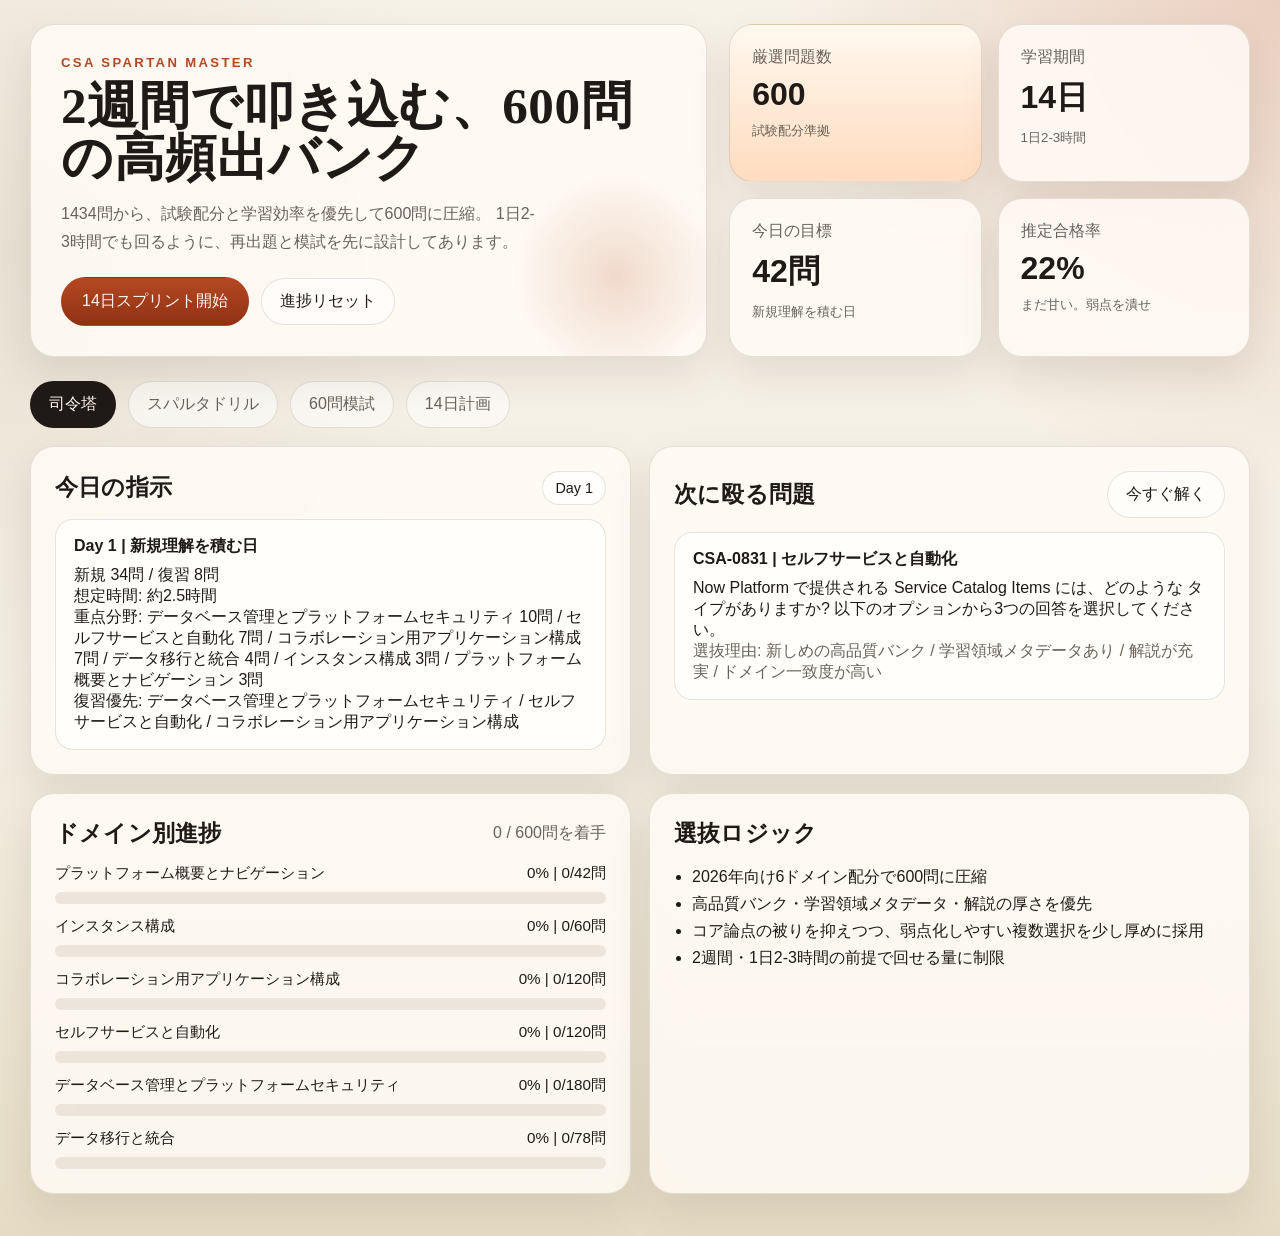
==== docs/index.html @ d25c9d17 "Add CSA Spartan web app" ====
<!doctype html>
<html lang="ja">
  <head>
    <meta charset="utf-8">
    <meta name="viewport" content="width=device-width, initial-scale=1">
    <title>CSA Spartan Master</title>
    <meta
      name="description"
      content="ServiceNow CSA向けに1434問から600問へ圧縮した、2週間スパルタ学習アプリ。"
    >
    <link rel="stylesheet" href="./styles.css">
  </head>
  <body>
    <div class="app-shell">
      <header class="hero">
        <div class="hero-copy">
          <p class="eyebrow">CSA Spartan Master</p>
          <h1>2週間で叩き込む、600問の高頻出バンク</h1>
          <p class="hero-text">
            1434問から、試験配分と学習効率を優先して600問に圧縮。
            1日2-3時間でも回るように、再出題と模試を先に設計してあります。
          </p>
          <div class="hero-actions">
            <button id="start-sprint" class="primary-button">14日スプリント開始</button>
            <button id="reset-progress" class="ghost-button">進捗リセット</button>
          </div>
        </div>
        <div class="hero-grid">
          <article class="stat-card accent">
            <span class="stat-label">厳選問題数</span>
            <strong id="stat-curated">600</strong>
            <small>試験配分準拠</small>
          </article>
          <article class="stat-card">
            <span class="stat-label">学習期間</span>
            <strong id="stat-days">14日</strong>
            <small>1日2-3時間</small>
          </article>
          <article class="stat-card">
            <span class="stat-label">今日の目標</span>
            <strong id="stat-today">-</strong>
            <small id="stat-today-sub">Day 1を始めろ</small>
          </article>
          <article class="stat-card">
            <span class="stat-label">推定合格率</span>
            <strong id="stat-pass">-</strong>
            <small id="stat-pass-sub">まだ戦績不足</small>
          </article>
        </div>
      </header>

      <nav class="tab-bar" aria-label="Main sections">
        <button class="tab-button active" data-view="dashboard">司令塔</button>
        <button class="tab-button" data-view="drill">スパルタドリル</button>
        <button class="tab-button" data-view="mock">60問模試</button>
        <button class="tab-button" data-view="plan">14日計画</button>
      </nav>

      <main>
        <section id="view-dashboard" class="view active">
          <div class="grid-two">
            <article class="panel">
              <div class="panel-head">
                <h2>今日の指示</h2>
                <span id="today-badge" class="pill">未開始</span>
              </div>
              <div id="today-card" class="stack"></div>
            </article>
            <article class="panel">
              <div class="panel-head">
                <h2>次に殴る問題</h2>
                <button id="jump-next" class="mini-button">今すぐ解く</button>
              </div>
              <div id="next-preview" class="stack"></div>
            </article>
          </div>

          <div class="grid-two">
            <article class="panel">
              <div class="panel-head">
                <h2>ドメイン別進捗</h2>
                <span id="reviewed-count" class="muted"></span>
              </div>
              <div id="domain-progress" class="stack"></div>
            </article>
            <article class="panel">
              <div class="panel-head">
                <h2>選抜ロジック</h2>
              </div>
              <ul id="selection-policy" class="plain-list"></ul>
            </article>
          </div>
        </section>

        <section id="view-drill" class="view">
          <article class="panel">
            <div class="panel-head">
              <h2>スパルタドリル</h2>
              <span id="drill-status" class="pill">Mixed</span>
            </div>
            <div class="controls">
              <label class="field">
                <span>出題モード</span>
                <select id="drill-mode">
                  <option value="mixed">全範囲</option>
                  <option value="focus">分野集中</option>
                </select>
              </label>
              <label class="field">
                <span>集中分野</span>
                <select id="domain-filter"></select>
              </label>
              <button id="load-question" class="primary-button small">次の問題を出せ</button>
            </div>
          </article>

          <article class="panel question-panel">
            <div id="question-meta" class="question-meta"></div>
            <div id="question-card" class="question-card empty">
              <p>出題ボタンを押せ。逃げるな。</p>
            </div>
            <div class="question-actions">
              <button id="hint-button" class="ghost-button small" disabled>ヒントを出せ</button>
              <button id="submit-answer" class="primary-button small" disabled>採点する</button>
              <button id="next-question" class="ghost-button small" disabled>次へ</button>
            </div>
            <div id="hint-box" class="hint-box hidden"></div>
            <div id="result-box" class="result-box hidden"></div>
          </article>
        </section>

        <section id="view-mock" class="view">
          <article class="panel">
            <div class="panel-head">
              <h2>60問模試</h2>
              <span id="mock-timer" class="pill warning">90:00</span>
            </div>
            <p class="muted">
              本番想定。60問、90分。ヒントなし。終わったら弱点だけを再度殴る。
            </p>
            <div class="controls">
              <button id="start-mock" class="primary-button">模試を開始</button>
              <button id="finish-mock" class="ghost-button">模試を終了</button>
            </div>
          </article>

          <article class="panel question-panel">
            <div id="mock-progress" class="question-meta"></div>
            <div id="mock-question" class="question-card empty">
              <p>まだ始まっていない。始めろ。</p>
            </div>
            <div class="question-actions">
              <button id="mock-prev" class="ghost-button small" disabled>前へ</button>
              <button id="mock-save" class="primary-button small" disabled>回答を保存</button>
              <button id="mock-next" class="ghost-button small" disabled>次へ</button>
            </div>
          </article>

          <article class="panel">
            <div class="panel-head">
              <h2>模試結果</h2>
            </div>
            <div id="mock-results" class="stack muted">
              <p>模試を完了すると、ここに結果が出る。</p>
            </div>
          </article>
        </section>

        <section id="view-plan" class="view">
          <article class="panel">
            <div class="panel-head">
              <h2>14日スパルタ計画</h2>
              <span id="plan-summary" class="muted"></span>
            </div>
            <div id="plan-grid" class="plan-grid"></div>
          </article>
        </section>
      </main>
    </div>

    <script type="module" src="./app.js"></script>
  </body>
</html>
---- docs/styles.css ----
:root {
  --bg: #f4efe4;
  --bg-deep: #e6dcc5;
  --panel: rgba(255, 251, 244, 0.86);
  --panel-strong: #fffaf1;
  --ink: #1f1a17;
  --muted: #6a6259;
  --line: rgba(45, 33, 22, 0.12);
  --accent: #b54823;
  --accent-strong: #8f3113;
  --accent-soft: #f2c19c;
  --good: #1c7b4d;
  --bad: #a62f20;
  --warning: #7c5411;
  --shadow: 0 18px 40px rgba(59, 32, 15, 0.10);
  --radius: 24px;
}

* {
  box-sizing: border-box;
}

html,
body {
  margin: 0;
  min-height: 100%;
  color: var(--ink);
  background:
    radial-gradient(circle at top right, rgba(181, 72, 35, 0.20), transparent 28%),
    radial-gradient(circle at left 20%, rgba(112, 91, 48, 0.10), transparent 30%),
    linear-gradient(180deg, #f7f2e8 0%, var(--bg) 55%, var(--bg-deep) 100%);
  font-family: "Avenir Next", "Hiragino Sans", "Yu Gothic", sans-serif;
}

body {
  padding: 24px;
}

button,
select {
  font: inherit;
}

.app-shell {
  max-width: 1220px;
  margin: 0 auto;
}

.hero {
  display: grid;
  grid-template-columns: 1.3fr 1fr;
  gap: 22px;
  margin-bottom: 24px;
}

.hero-copy,
.stat-card,
.panel {
  border: 1px solid var(--line);
  background: var(--panel);
  backdrop-filter: blur(18px);
  border-radius: var(--radius);
  box-shadow: var(--shadow);
}

.hero-copy {
  padding: 30px;
  position: relative;
  overflow: hidden;
}

.hero-copy::after {
  content: "";
  position: absolute;
  inset: auto -20px -30px auto;
  width: 220px;
  height: 220px;
  border-radius: 50%;
  background: radial-gradient(circle, rgba(181, 72, 35, 0.18), transparent 65%);
}

.eyebrow {
  margin: 0 0 10px;
  color: var(--accent);
  font-size: 0.82rem;
  font-weight: 700;
  text-transform: uppercase;
  letter-spacing: 0.18em;
}

h1,
h2,
h3 {
  font-family: "Iowan Old Style", "Hiragino Mincho ProN", serif;
  letter-spacing: 0.01em;
}

h1 {
  margin: 0;
  font-size: clamp(2rem, 4vw, 3.5rem);
  line-height: 1.02;
}

.hero-text {
  margin: 16px 0 0;
  max-width: 54ch;
  color: var(--muted);
  line-height: 1.7;
}

.hero-actions,
.controls,
.question-actions,
.panel-head,
.tab-bar {
  display: flex;
  gap: 12px;
  flex-wrap: wrap;
  align-items: center;
}

.hero-actions {
  margin-top: 22px;
}

.hero-grid {
  display: grid;
  grid-template-columns: repeat(2, minmax(0, 1fr));
  gap: 16px;
}

.stat-card {
  padding: 22px;
}

.stat-card.accent {
  background: linear-gradient(180deg, #fff8ef 0%, #ffdcbf 100%);
}

.stat-label,
.field span,
.muted,
small {
  color: var(--muted);
}

.stat-card strong {
  display: block;
  margin: 8px 0;
  font-size: 2rem;
}

.tab-bar {
  margin-bottom: 18px;
}

.tab-button,
.primary-button,
.ghost-button,
.mini-button {
  border-radius: 999px;
  border: 1px solid transparent;
  cursor: pointer;
  transition: transform 160ms ease, background 160ms ease, border-color 160ms ease;
}

.tab-button:hover,
.primary-button:hover,
.ghost-button:hover,
.mini-button:hover {
  transform: translateY(-1px);
}

.tab-button {
  padding: 12px 18px;
  background: rgba(255, 255, 255, 0.55);
  border-color: var(--line);
  color: var(--muted);
}

.tab-button.active {
  background: var(--ink);
  color: #fff7ee;
}

.primary-button {
  padding: 13px 20px;
  background: linear-gradient(180deg, var(--accent) 0%, var(--accent-strong) 100%);
  color: #fff7f2;
}

.ghost-button,
.mini-button {
  padding: 12px 18px;
  background: rgba(255, 255, 255, 0.6);
  border-color: var(--line);
  color: var(--ink);
}

.small {
  padding: 10px 16px;
}

.field {
  display: grid;
  gap: 6px;
}

select {
  min-width: 220px;
  padding: 11px 14px;
  border-radius: 14px;
  border: 1px solid var(--line);
  background: rgba(255, 255, 255, 0.8);
}

.view {
  display: none;
}

.view.active {
  display: block;
  animation: rise 220ms ease;
}

@keyframes rise {
  from {
    opacity: 0;
    transform: translateY(6px);
  }
  to {
    opacity: 1;
    transform: translateY(0);
  }
}

.grid-two {
  display: grid;
  grid-template-columns: repeat(2, minmax(0, 1fr));
  gap: 18px;
  margin-bottom: 18px;
}

.panel {
  padding: 24px;
}

.panel-head {
  justify-content: space-between;
  margin-bottom: 14px;
}

.panel h2 {
  margin: 0;
  font-size: 1.45rem;
}

.stack > * + * {
  margin-top: 12px;
}

.pill {
  display: inline-flex;
  align-items: center;
  gap: 6px;
  padding: 8px 12px;
  border-radius: 999px;
  background: rgba(255, 255, 255, 0.78);
  border: 1px solid var(--line);
  font-size: 0.9rem;
}

.pill.warning {
  background: rgba(255, 228, 186, 0.72);
  color: var(--warning);
}

.plain-list {
  margin: 0;
  padding-left: 18px;
  line-height: 1.7;
}

.progress-row {
  display: grid;
  gap: 8px;
}

.progress-label {
  display: flex;
  justify-content: space-between;
  gap: 12px;
  font-size: 0.95rem;
}

.bar {
  height: 12px;
  border-radius: 999px;
  background: rgba(87, 68, 47, 0.10);
  overflow: hidden;
}

.bar-fill {
  height: 100%;
  border-radius: inherit;
  background: linear-gradient(90deg, #dd8a52 0%, var(--accent) 100%);
}

.question-panel {
  margin-top: 18px;
}

.question-meta {
  display: flex;
  flex-wrap: wrap;
  gap: 8px;
  margin-bottom: 16px;
}

.question-card {
  min-height: 220px;
  border: 1px solid var(--line);
  border-radius: 22px;
  background: var(--panel-strong);
  padding: 22px;
}

.question-card.empty {
  display: grid;
  place-items: center;
  color: var(--muted);
}

.question-text {
  margin: 0 0 18px;
  font-size: 1.14rem;
  line-height: 1.8;
}

.choice-list {
  display: grid;
  gap: 10px;
}

.choice-button {
  width: 100%;
  text-align: left;
  padding: 14px 16px;
  border-radius: 16px;
  border: 1px solid rgba(71, 54, 37, 0.12);
  background: rgba(255, 255, 255, 0.78);
  cursor: pointer;
}

.choice-button.selected {
  border-color: rgba(181, 72, 35, 0.45);
  background: rgba(242, 193, 156, 0.38);
}

.choice-button.correct {
  border-color: rgba(28, 123, 77, 0.35);
  background: rgba(141, 225, 174, 0.18);
}

.choice-button.incorrect {
  border-color: rgba(166, 47, 32, 0.35);
  background: rgba(255, 201, 193, 0.28);
}

.choice-button.eliminated {
  opacity: 0.52;
}

.hint-box,
.result-box,
.today-box,
.preview-card,
.plan-card,
.mock-card {
  border-radius: 18px;
  border: 1px solid var(--line);
  background: rgba(255, 255, 255, 0.72);
  padding: 16px 18px;
}

.result-box.good {
  border-color: rgba(28, 123, 77, 0.24);
}

.result-box.bad {
  border-color: rgba(166, 47, 32, 0.24);
}

.hidden {
  display: none;
}

.today-box strong,
.preview-card strong,
.plan-card strong,
.mock-card strong {
  display: block;
  margin-bottom: 8px;
}

.plan-grid {
  display: grid;
  grid-template-columns: repeat(auto-fit, minmax(220px, 1fr));
  gap: 14px;
}

.plan-card.active {
  outline: 2px solid rgba(181, 72, 35, 0.42);
  transform: translateY(-2px);
}

.mock-score {
  font-size: 2rem;
  font-weight: 700;
  color: var(--accent-strong);
}

a {
  color: var(--accent-strong);
}

@media (max-width: 960px) {
  .hero,
  .grid-two {
    grid-template-columns: 1fr;
  }
}

@media (max-width: 720px) {
  body {
    padding: 14px;
  }

  .hero-copy,
  .panel,
  .stat-card {
    padding: 20px;
  }

  .hero-grid {
    grid-template-columns: 1fr 1fr;
  }

  select {
    min-width: 100%;
  }
}

@media (max-width: 560px) {
  .hero-grid {
    grid-template-columns: 1fr;
  }
}
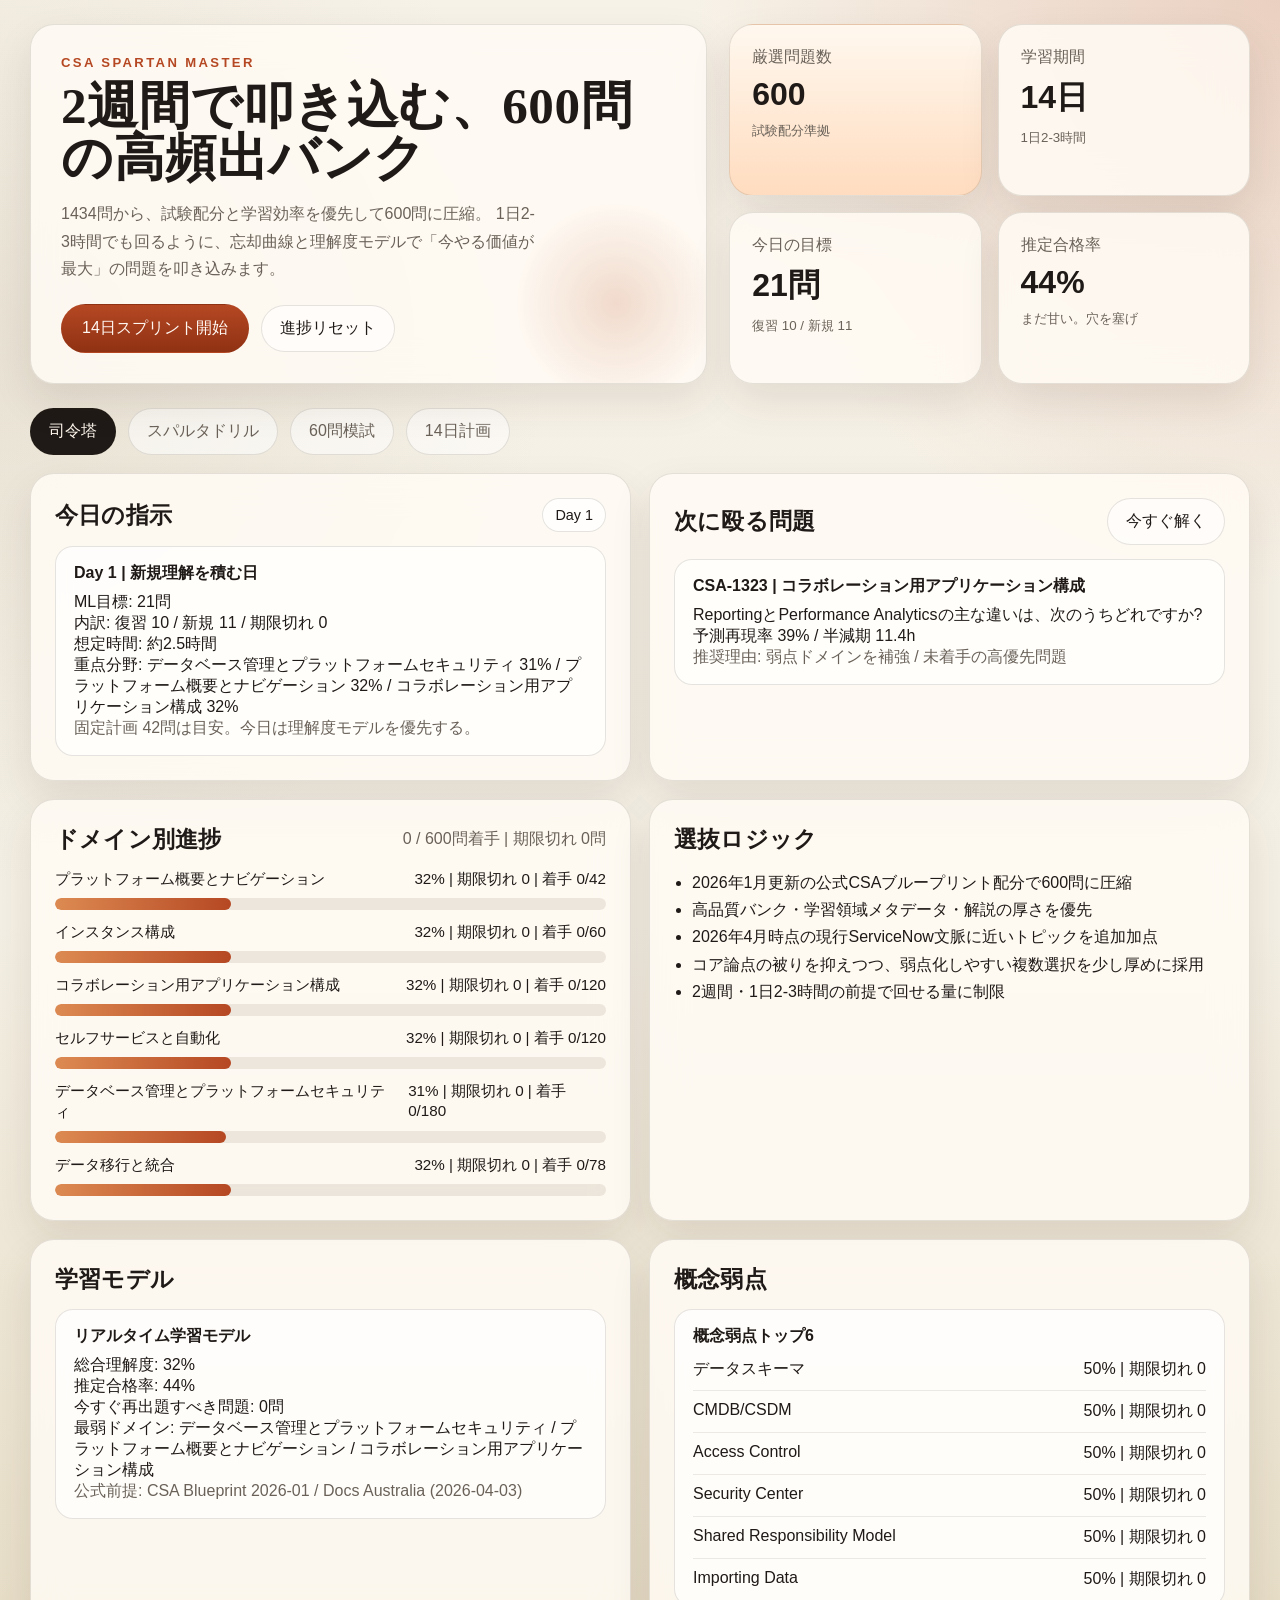
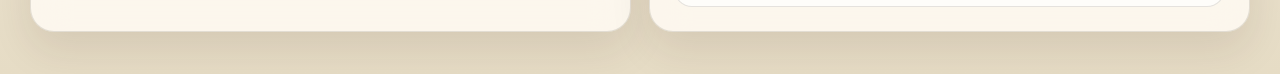
==== commit 62279016: "Add adaptive CSA learning model" ====
--- a/docs/index.html
+++ b/docs/index.html
@@ -18,7 +18,7 @@
           <h1>2週間で叩き込む、600問の高頻出バンク</h1>
           <p class="hero-text">
             1434問から、試験配分と学習効率を優先して600問に圧縮。
-            1日2-3時間でも回るように、再出題と模試を先に設計してあります。
+            1日2-3時間でも回るように、忘却曲線と理解度モデルで「今やる価値が最大」の問題を叩き込みます。
           </p>
           <div class="hero-actions">
             <button id="start-sprint" class="primary-button">14日スプリント開始</button>
@@ -90,6 +90,21 @@
               <ul id="selection-policy" class="plain-list"></ul>
             </article>
           </div>
+
+          <div class="grid-two">
+            <article class="panel">
+              <div class="panel-head">
+                <h2>学習モデル</h2>
+              </div>
+              <div id="model-summary" class="stack"></div>
+            </article>
+            <article class="panel">
+              <div class="panel-head">
+                <h2>概念弱点</h2>
+              </div>
+              <div id="weak-concepts" class="stack"></div>
+            </article>
+          </div>
         </section>
 
         <section id="view-drill" class="view">
@@ -116,6 +131,7 @@
 
           <article class="panel question-panel">
             <div id="question-meta" class="question-meta"></div>
+            <div id="question-rationale" class="hint-box hidden"></div>
             <div id="question-card" class="question-card empty">
               <p>出題ボタンを押せ。逃げるな。</p>
             </div>
--- a/docs/styles.css
+++ b/docs/styles.css
@@ -383,6 +383,25 @@
   padding: 16px 18px;
 }
 
+.concept-stack {
+  display: grid;
+  gap: 10px;
+  margin-top: 12px;
+}
+
+.concept-row {
+  display: flex;
+  justify-content: space-between;
+  gap: 12px;
+  padding-bottom: 10px;
+  border-bottom: 1px solid rgba(71, 54, 37, 0.10);
+}
+
+.concept-row:last-child {
+  border-bottom: 0;
+  padding-bottom: 0;
+}
+
 .result-box.good {
   border-color: rgba(28, 123, 77, 0.24);
 }
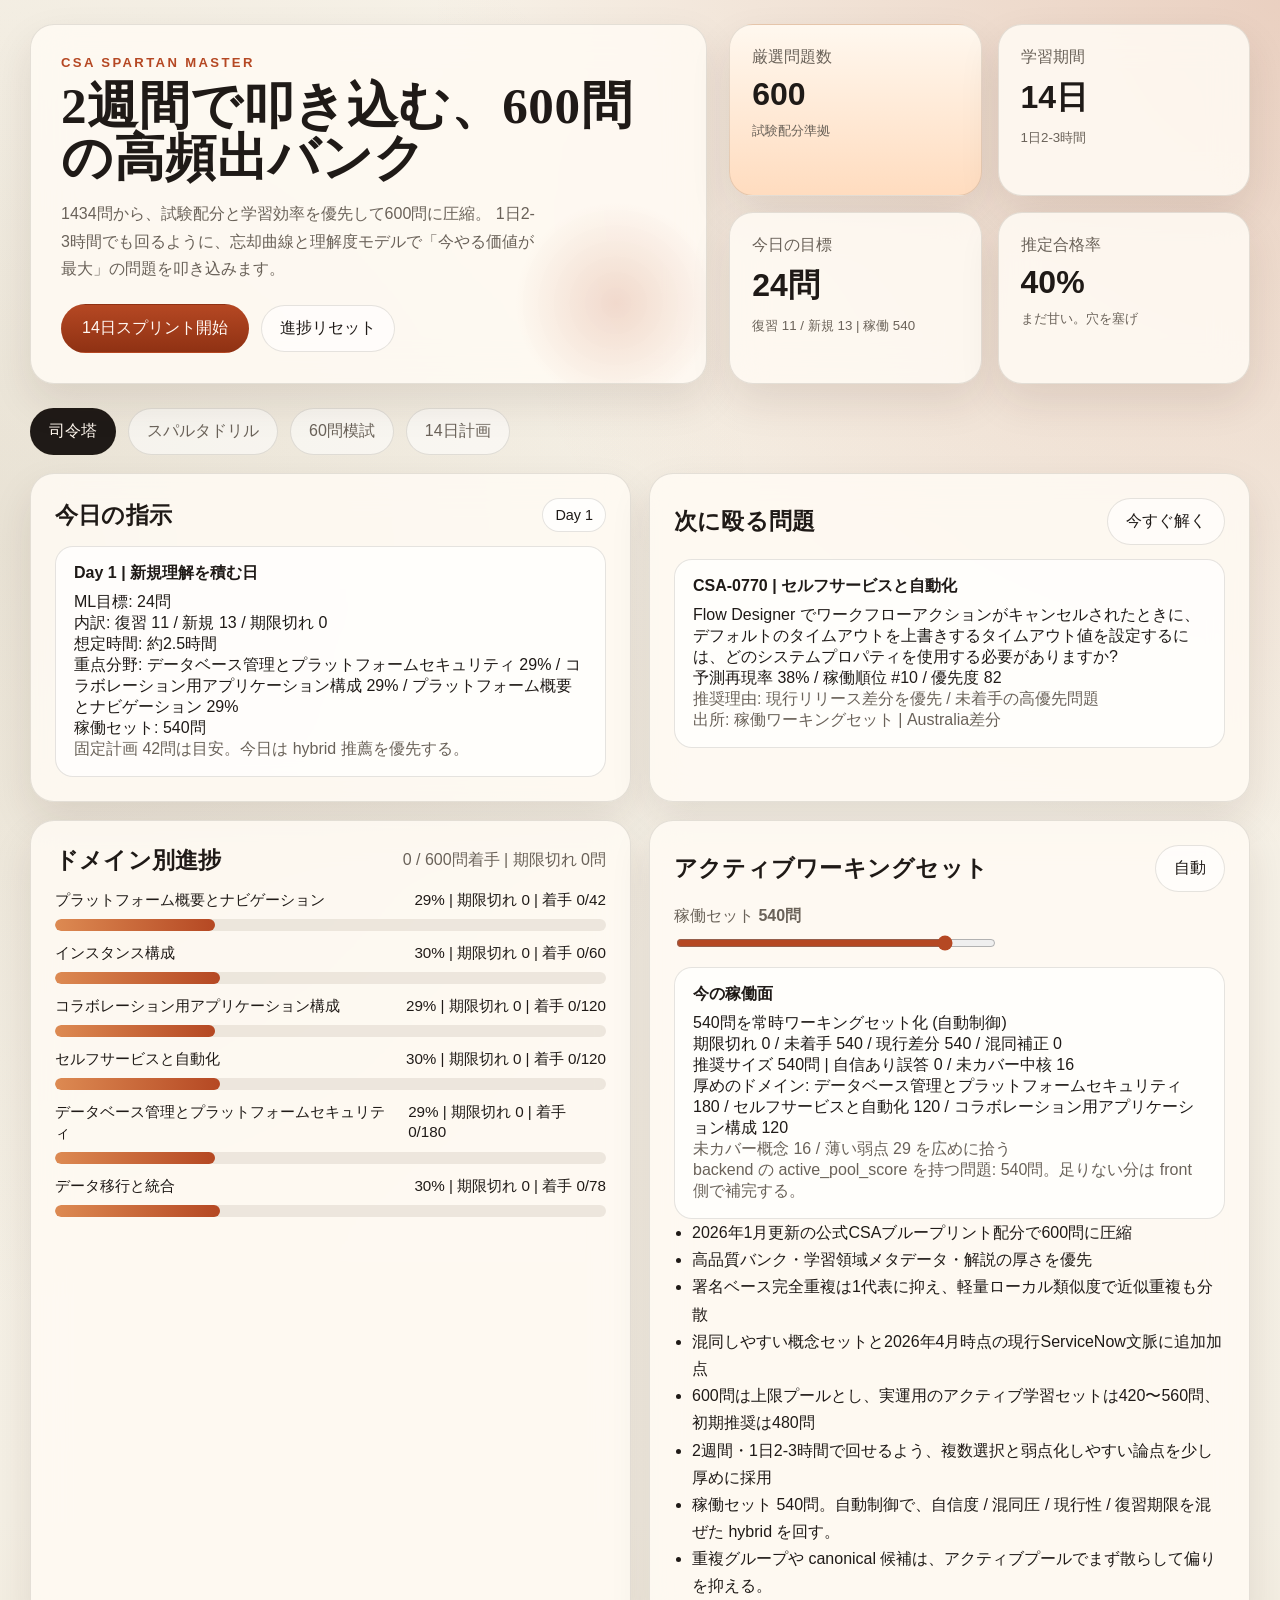
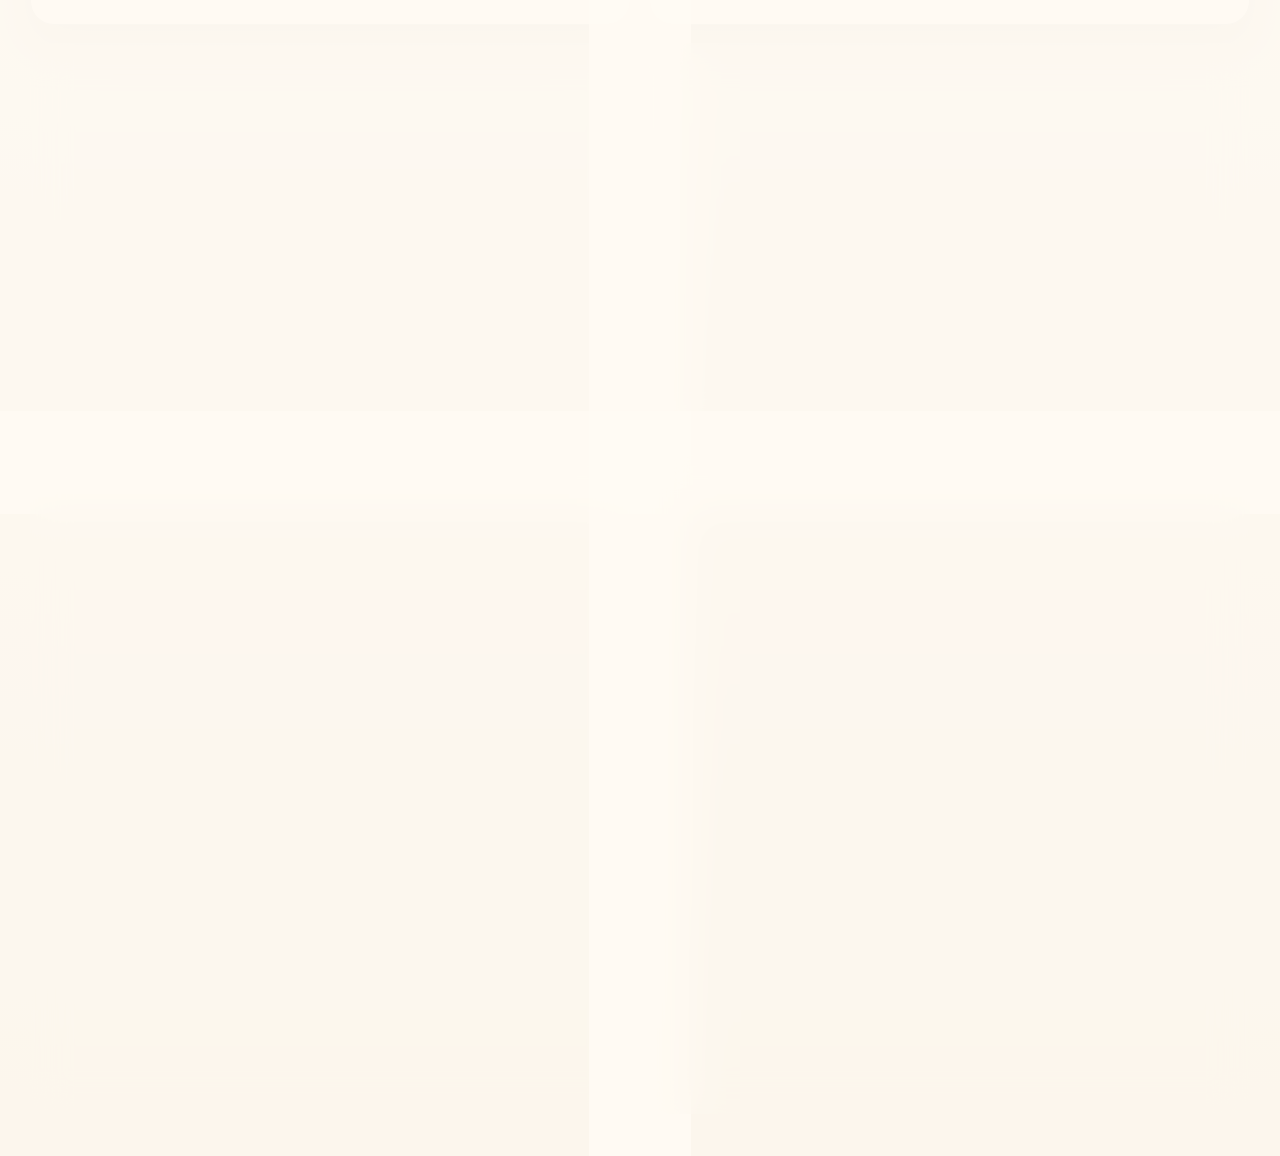
==== commit fb66ad50: "Add adaptive CSA study engine" ====
--- a/docs/index.html
+++ b/docs/index.html
@@ -8,7 +8,7 @@
       name="description"
       content="ServiceNow CSA向けに1434問から600問へ圧縮した、2週間スパルタ学習アプリ。"
     >
-    <link rel="stylesheet" href="./styles.css">
+    <link rel="stylesheet" href="./styles.css?v=20260428-ml3">
   </head>
   <body>
     <div class="app-shell">
@@ -85,8 +85,16 @@
             </article>
             <article class="panel">
               <div class="panel-head">
-                <h2>選抜ロジック</h2>
-              </div>
+                <h2>アクティブワーキングセット</h2>
+                <button id="reset-active-pool" class="mini-button">自動</button>
+              </div>
+              <div class="controls controls-compact">
+                <label class="field range-field" for="active-set-size">
+                  <span>稼働セット <strong id="active-set-value">480問</strong></span>
+                  <input id="active-set-size" type="range" min="420" max="560" step="20" value="480">
+                </label>
+              </div>
+              <div id="active-pool-summary" class="stack"></div>
               <ul id="selection-policy" class="plain-list"></ul>
             </article>
           </div>
@@ -103,6 +111,23 @@
                 <h2>概念弱点</h2>
               </div>
               <div id="weak-concepts" class="stack"></div>
+            </article>
+          </div>
+
+          <div class="grid-two">
+            <article class="panel">
+              <div class="panel-head">
+                <h2>混同対比キュー</h2>
+              </div>
+              <div id="contrastive-summary" class="stack"></div>
+            </article>
+            <article class="panel">
+              <div class="panel-head">
+                <h2>2026 Delta / Shadow KT</h2>
+                <button id="export-shadow-log" class="mini-button">JSONL出力</button>
+              </div>
+              <div id="delta-mode-summary" class="stack"></div>
+              <div id="shadow-telemetry" class="stack muted telemetry-stack"></div>
             </article>
           </div>
         </section>
@@ -119,6 +144,7 @@
                 <select id="drill-mode">
                   <option value="mixed">全範囲</option>
                   <option value="focus">分野集中</option>
+                  <option value="contrastive">混同対比</option>
                 </select>
               </label>
               <label class="field">
@@ -142,6 +168,8 @@
             </div>
             <div id="hint-box" class="hint-box hidden"></div>
             <div id="result-box" class="result-box hidden"></div>
+            <div id="confidence-box" class="confidence-box hidden"></div>
+            <div id="contrastive-box" class="hint-box hidden"></div>
           </article>
         </section>
 
@@ -162,9 +190,11 @@
 
           <article class="panel question-panel">
             <div id="mock-progress" class="question-meta"></div>
+            <div id="mock-strategy-strip" class="question-meta"></div>
             <div id="mock-question" class="question-card empty">
               <p>まだ始まっていない。始めろ。</p>
             </div>
+            <div id="mock-confidence-box" class="confidence-box hidden"></div>
             <div class="question-actions">
               <button id="mock-prev" class="ghost-button small" disabled>前へ</button>
               <button id="mock-save" class="primary-button small" disabled>回答を保存</button>
@@ -194,6 +224,6 @@
       </main>
     </div>
 
-    <script type="module" src="./app.js"></script>
+    <script type="module" src="./app.js?v=20260428-ml3"></script>
   </body>
 </html>
--- a/docs/styles.css
+++ b/docs/styles.css
@@ -37,7 +37,8 @@
 }
 
 button,
-select {
+select,
+input {
   font: inherit;
 }
 
@@ -206,6 +207,11 @@
   gap: 6px;
 }
 
+input[type="range"] {
+  width: min(320px, 100%);
+  accent-color: var(--accent);
+}
+
 select {
   min-width: 220px;
   padding: 11px 14px;
@@ -253,6 +259,14 @@
 .panel h2 {
   margin: 0;
   font-size: 1.45rem;
+}
+
+.controls-compact {
+  margin-bottom: 14px;
+}
+
+.range-field {
+  width: min(360px, 100%);
 }
 
 .stack > * + * {
@@ -376,11 +390,46 @@
 .today-box,
 .preview-card,
 .plan-card,
-.mock-card {
+.mock-card,
+.confidence-box {
   border-radius: 18px;
   border: 1px solid var(--line);
   background: rgba(255, 255, 255, 0.72);
   padding: 16px 18px;
+}
+
+.confidence-box.locked {
+  background: rgba(255, 248, 239, 0.82);
+}
+
+.button-strip {
+  display: flex;
+  flex-wrap: wrap;
+  gap: 10px;
+  margin: 12px 0 8px;
+}
+
+.tag-button {
+  padding: 10px 14px;
+  border-radius: 999px;
+  border: 1px solid var(--line);
+  background: rgba(255, 255, 255, 0.78);
+  cursor: pointer;
+  transition: transform 160ms ease, border-color 160ms ease, background 160ms ease;
+}
+
+.tag-button:hover {
+  transform: translateY(-1px);
+}
+
+.tag-button.active {
+  border-color: rgba(181, 72, 35, 0.42);
+  background: rgba(242, 193, 156, 0.34);
+}
+
+.tag-button:disabled {
+  cursor: default;
+  opacity: 0.72;
 }
 
 .concept-stack {
@@ -439,6 +488,28 @@
   color: var(--accent-strong);
 }
 
+.mini-stack {
+  display: grid;
+  gap: 10px;
+  margin-top: 12px;
+}
+
+.mini-row {
+  display: grid;
+  gap: 4px;
+  padding-bottom: 10px;
+  border-bottom: 1px solid rgba(71, 54, 37, 0.10);
+}
+
+.mini-row:last-child {
+  padding-bottom: 0;
+  border-bottom: 0;
+}
+
+.telemetry-stack {
+  margin-top: 12px;
+}
+
 a {
   color: var(--accent-strong);
 }
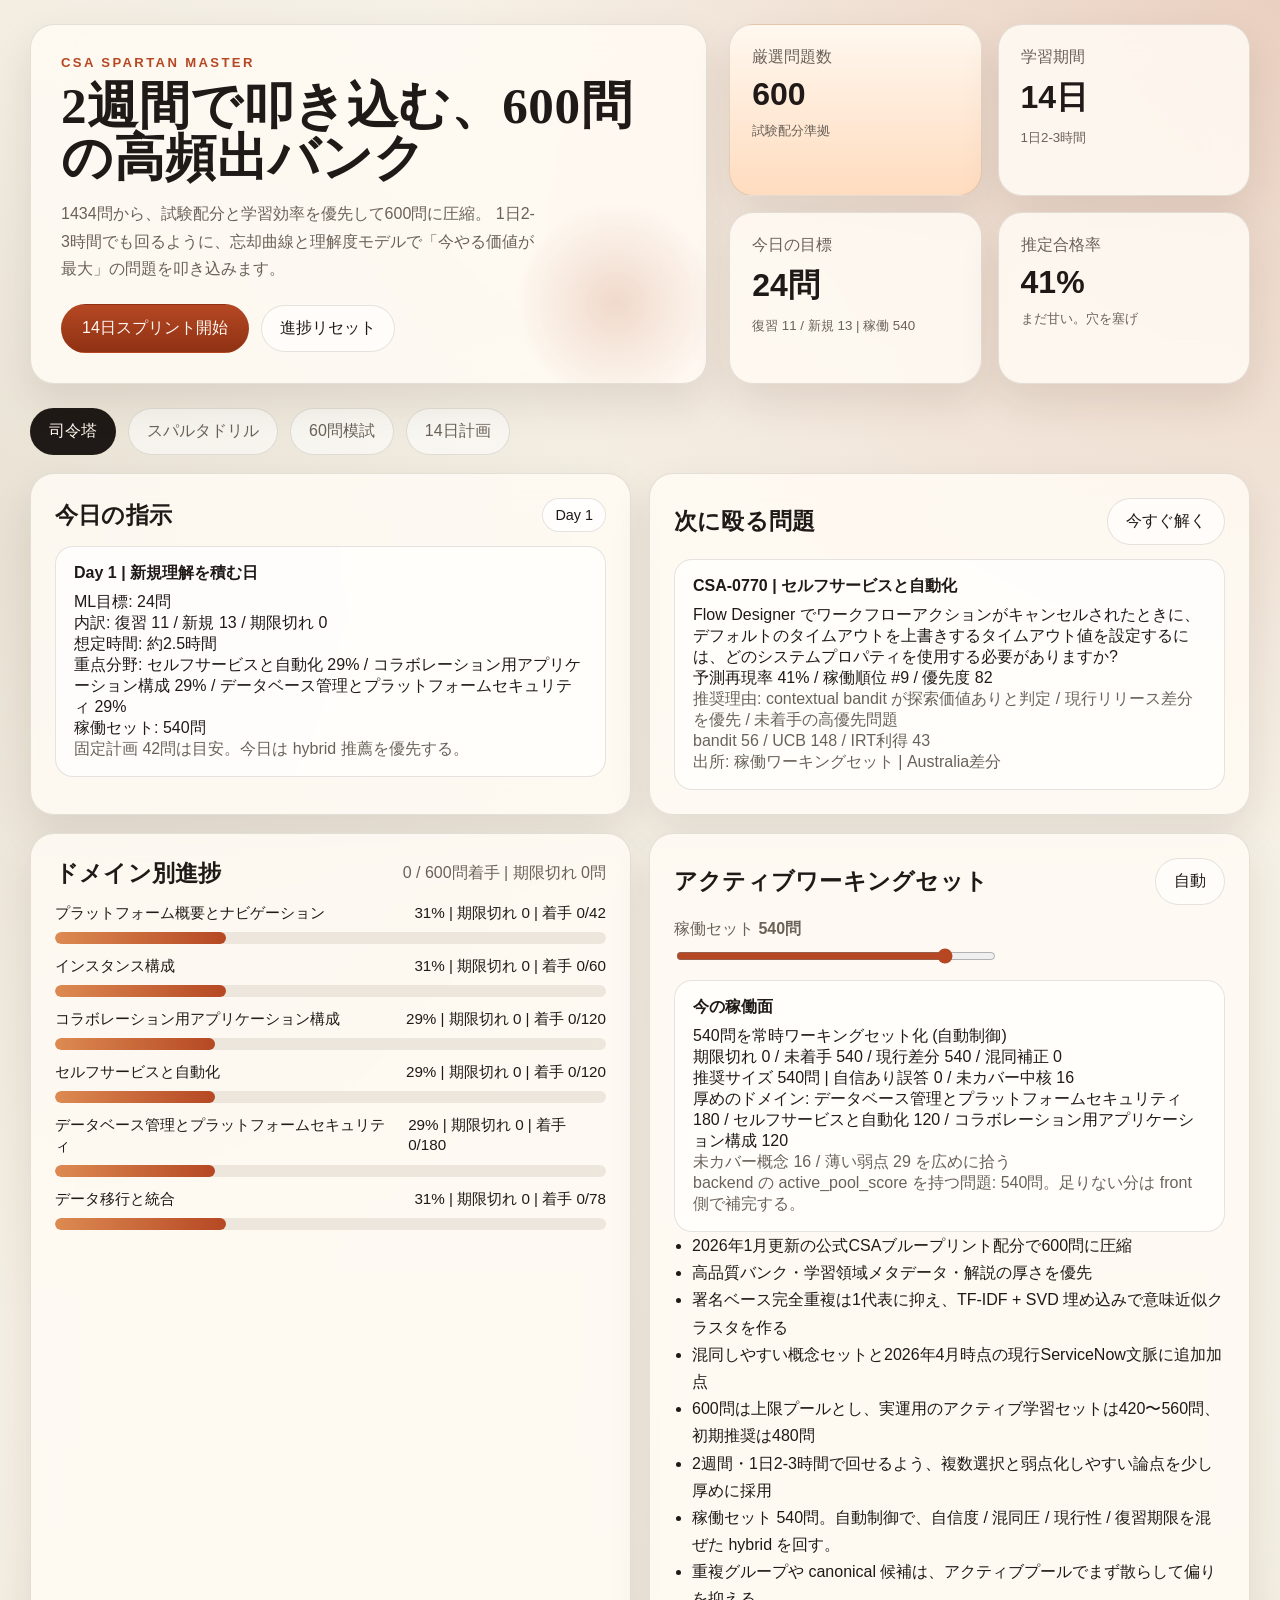
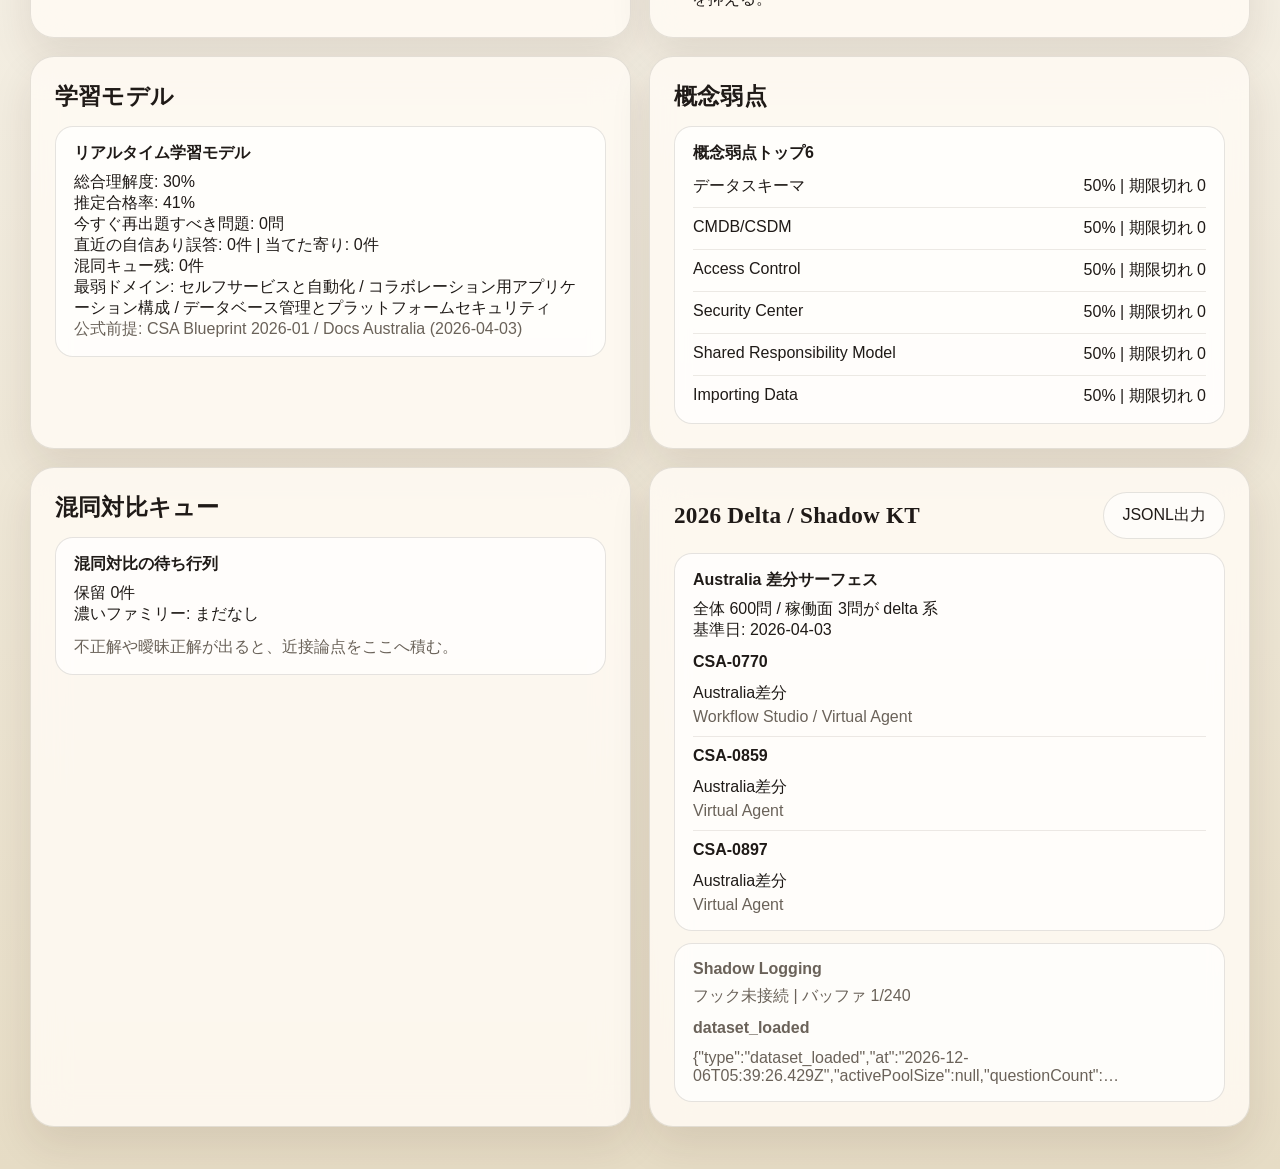
==== commit 8c542380: "Add shadow KT and embedding adaptive model" ====
--- a/docs/index.html
+++ b/docs/index.html
@@ -8,7 +8,7 @@
       name="description"
       content="ServiceNow CSA向けに1434問から600問へ圧縮した、2週間スパルタ学習アプリ。"
     >
-    <link rel="stylesheet" href="./styles.css?v=20260428-ml3">
+    <link rel="stylesheet" href="./styles.css?v=20260428-ml4">
   </head>
   <body>
     <div class="app-shell">
@@ -224,6 +224,6 @@
       </main>
     </div>
 
-    <script type="module" src="./app.js?v=20260428-ml3"></script>
+    <script type="module" src="./app.js?v=20260428-ml4"></script>
   </body>
 </html>
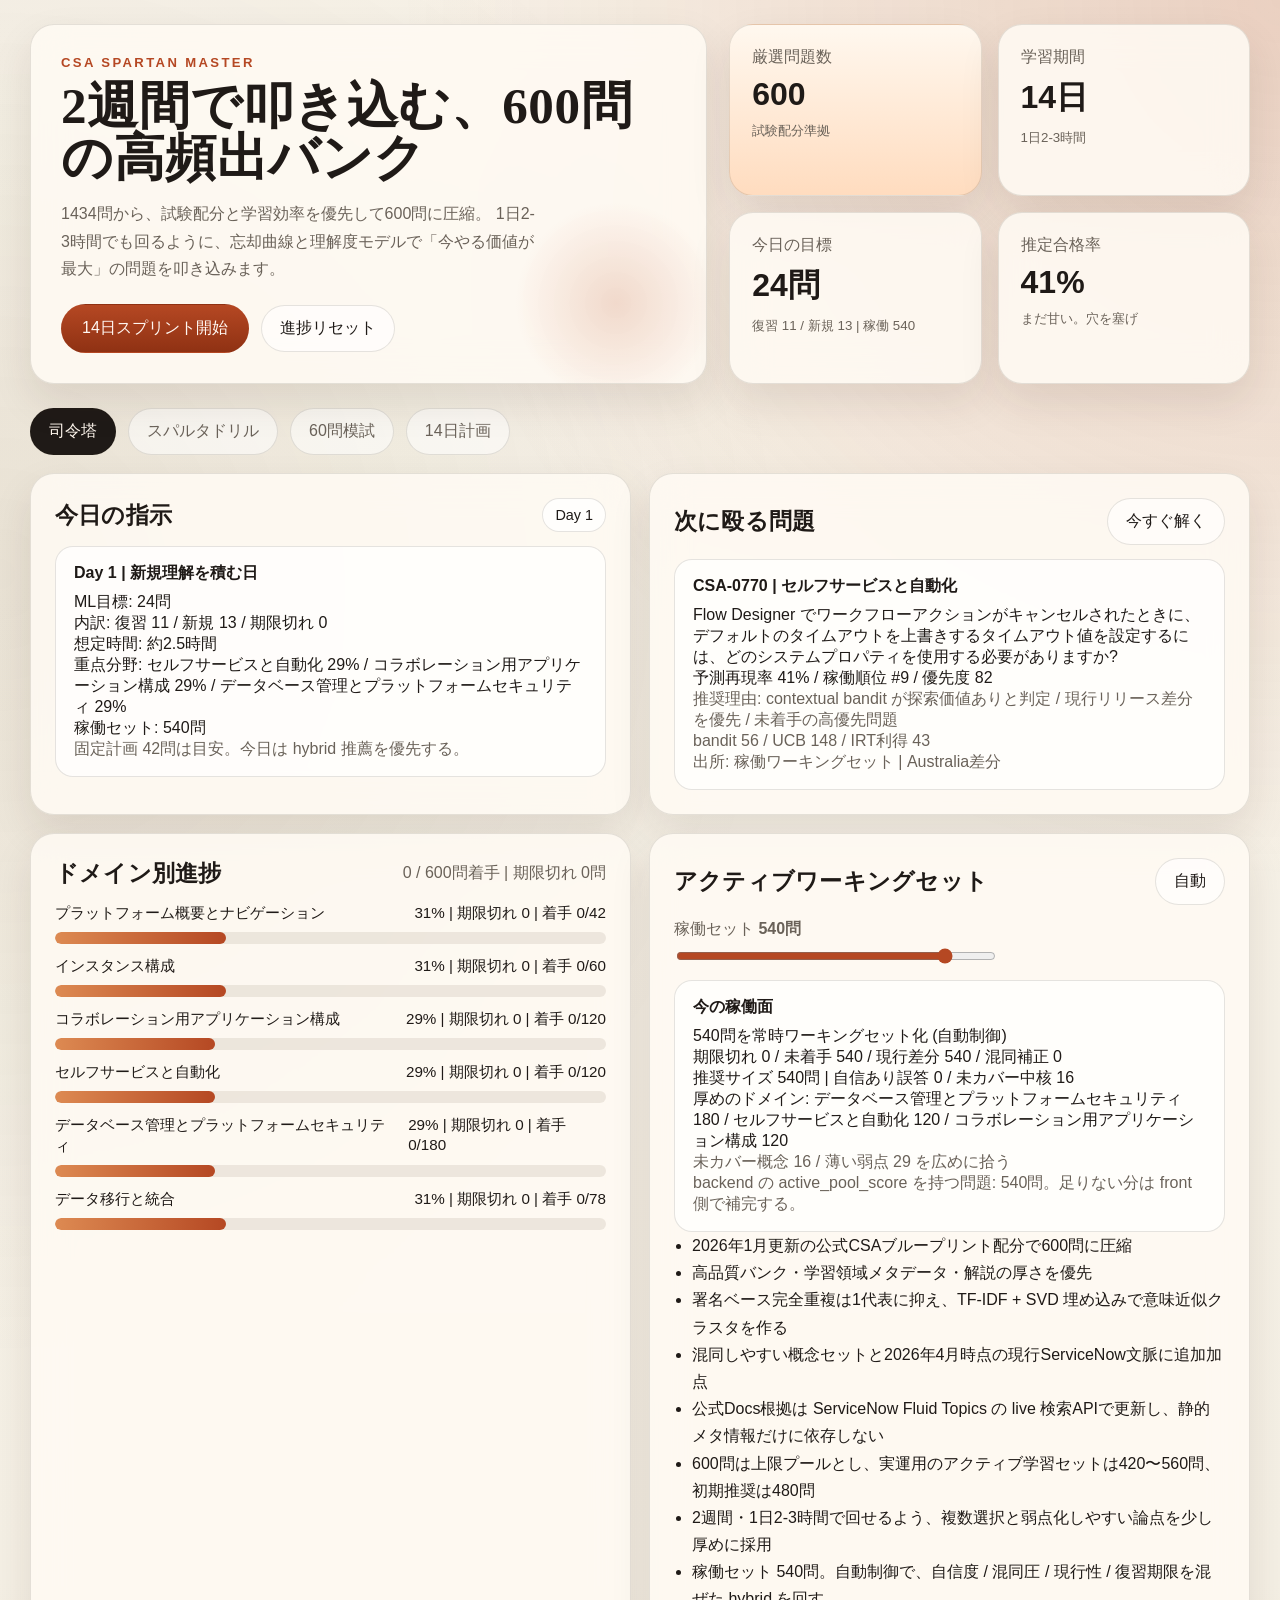
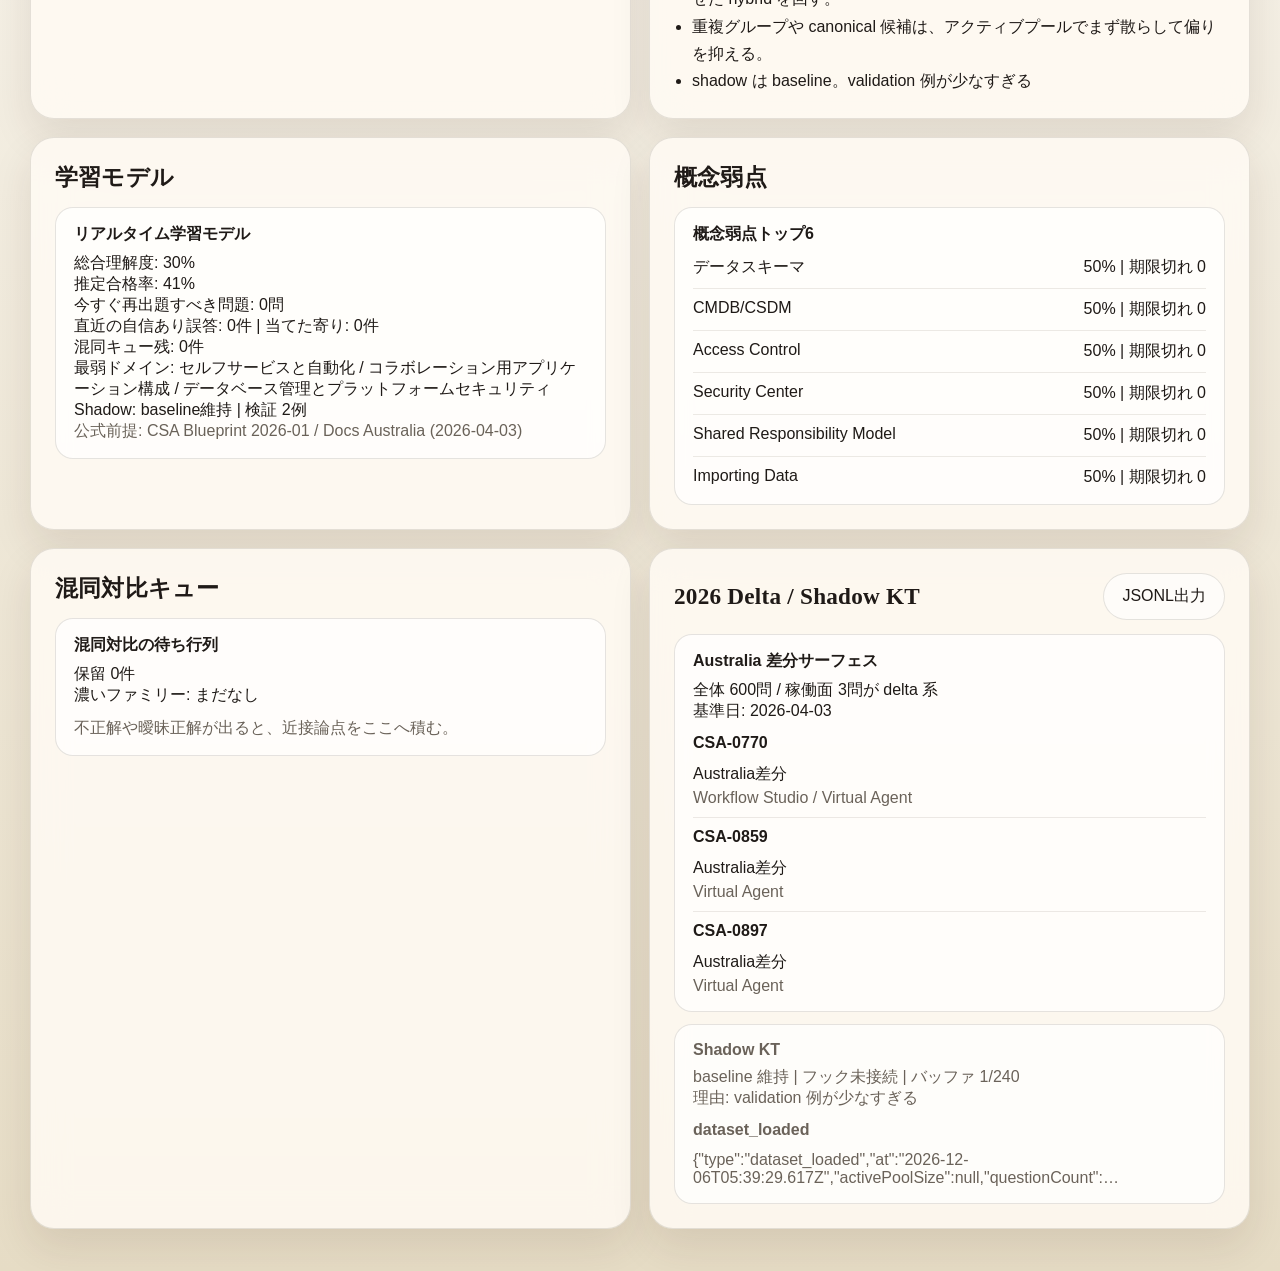
==== commit 4784a7d3: "Add live docs evidence and shadow promotion" ====
--- a/docs/index.html
+++ b/docs/index.html
@@ -8,7 +8,7 @@
       name="description"
       content="ServiceNow CSA向けに1434問から600問へ圧縮した、2週間スパルタ学習アプリ。"
     >
-    <link rel="stylesheet" href="./styles.css?v=20260428-ml4">
+    <link rel="stylesheet" href="./styles.css?v=20260428-ml5">
   </head>
   <body>
     <div class="app-shell">
@@ -224,6 +224,6 @@
       </main>
     </div>
 
-    <script type="module" src="./app.js?v=20260428-ml4"></script>
+    <script type="module" src="./app.js?v=20260428-ml5"></script>
   </body>
 </html>
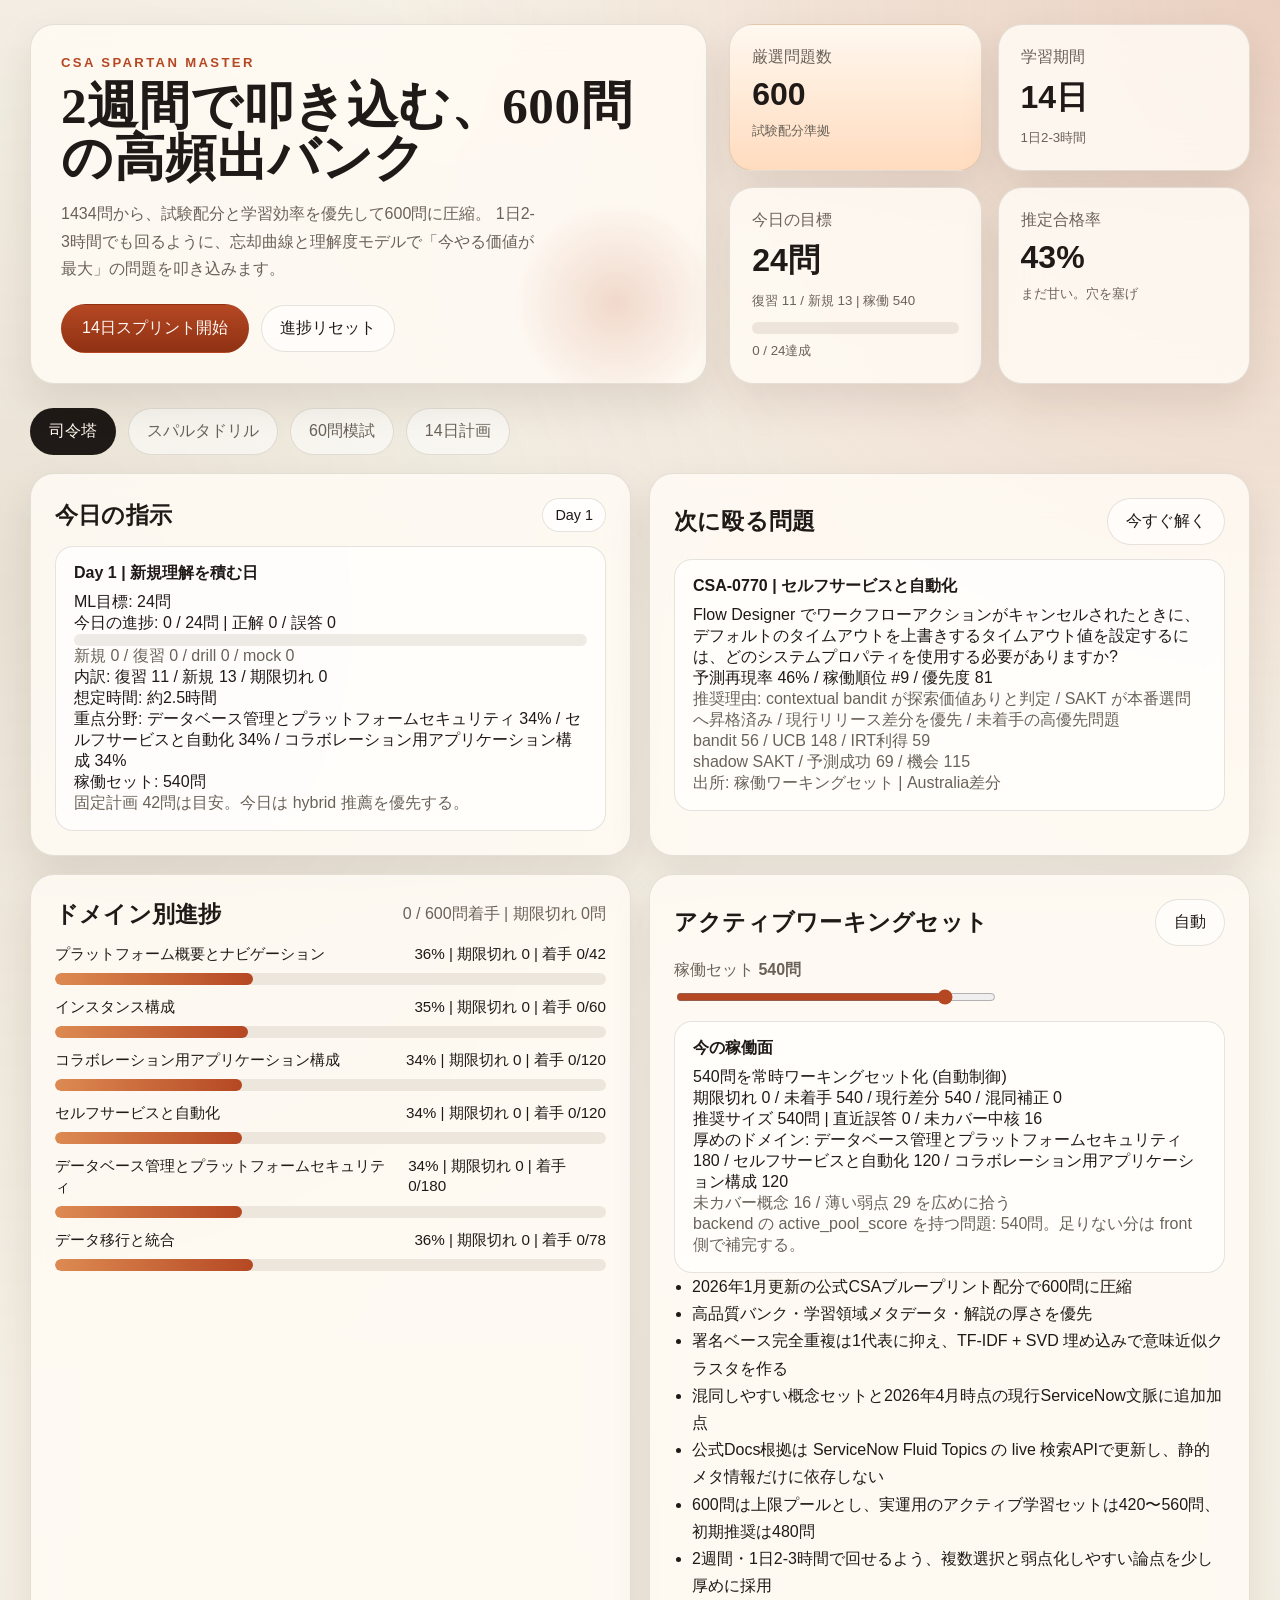
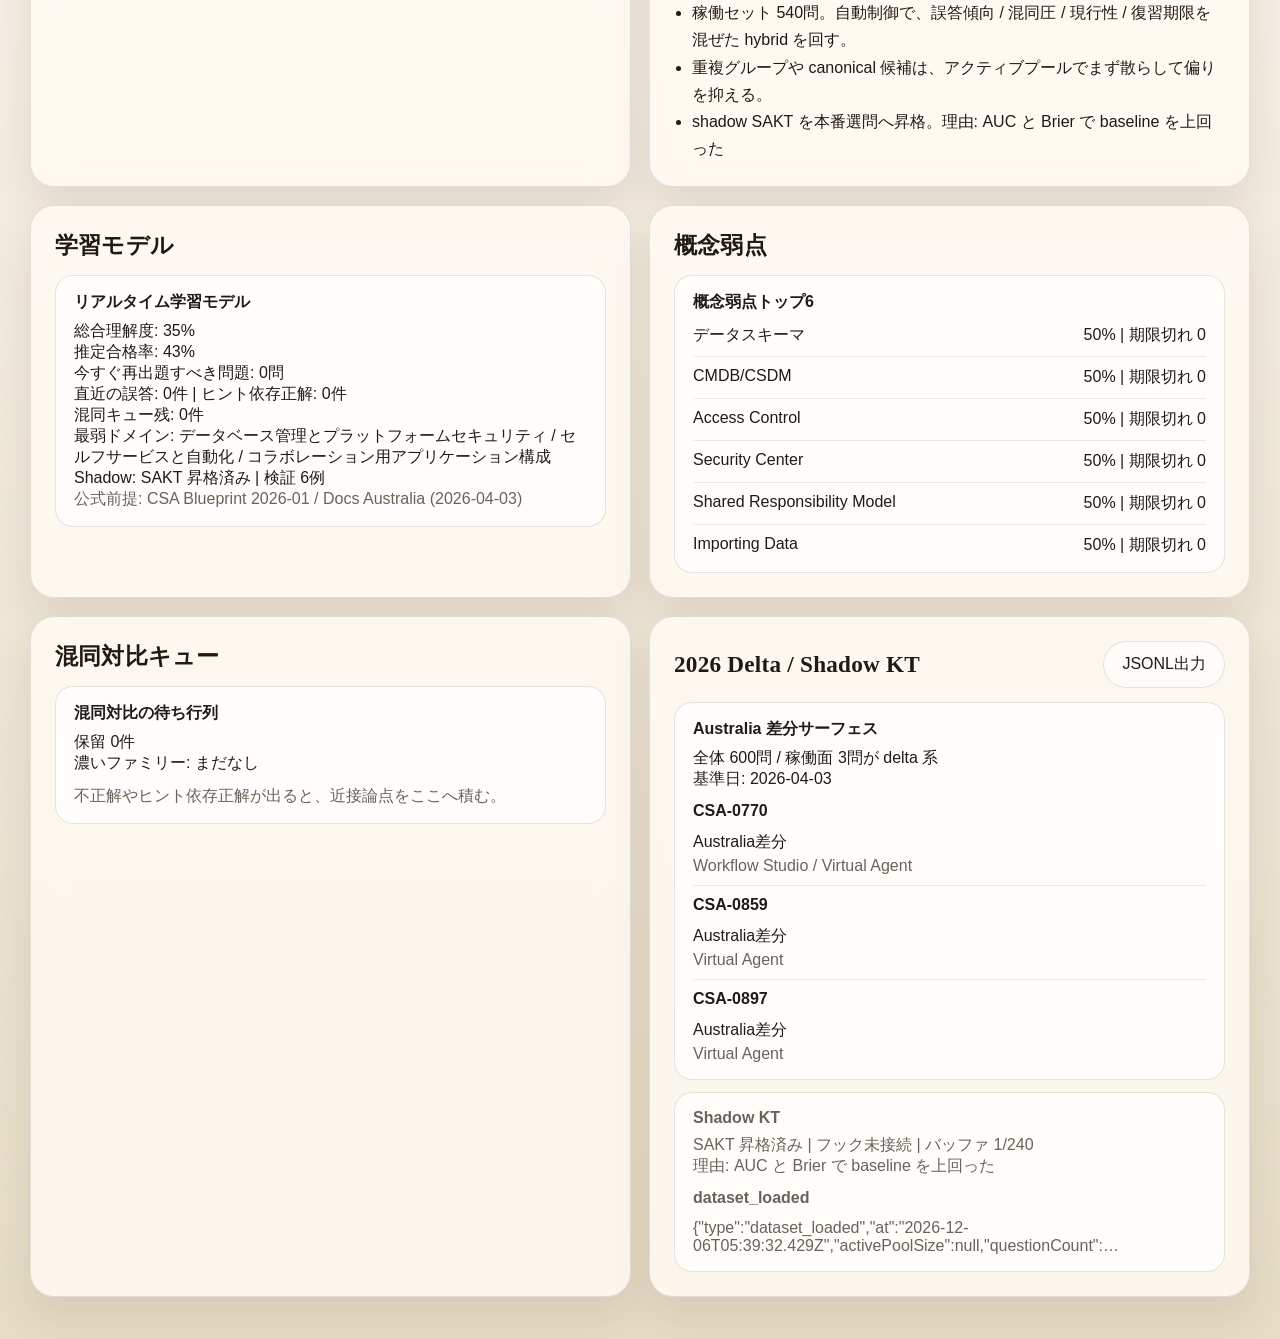
==== commit b494d539: "Finalize objective learning loop and Vercel proxy" ====
--- a/docs/index.html
+++ b/docs/index.html
@@ -8,7 +8,7 @@
       name="description"
       content="ServiceNow CSA向けに1434問から600問へ圧縮した、2週間スパルタ学習アプリ。"
     >
-    <link rel="stylesheet" href="./styles.css?v=20260428-ml5">
+    <link rel="stylesheet" href="./styles.css?v=20260429-ml6">
   </head>
   <body>
     <div class="app-shell">
@@ -40,6 +40,12 @@
             <span class="stat-label">今日の目標</span>
             <strong id="stat-today">-</strong>
             <small id="stat-today-sub">Day 1を始めろ</small>
+            <div class="stat-progress">
+              <div class="bar">
+                <div id="stat-today-fill" class="bar-fill" style="width:0%"></div>
+              </div>
+              <small id="stat-today-progress">0 / 0達成</small>
+            </div>
           </article>
           <article class="stat-card">
             <span class="stat-label">推定合格率</span>
@@ -168,7 +174,6 @@
             </div>
             <div id="hint-box" class="hint-box hidden"></div>
             <div id="result-box" class="result-box hidden"></div>
-            <div id="confidence-box" class="confidence-box hidden"></div>
             <div id="contrastive-box" class="hint-box hidden"></div>
           </article>
         </section>
@@ -194,7 +199,6 @@
             <div id="mock-question" class="question-card empty">
               <p>まだ始まっていない。始めろ。</p>
             </div>
-            <div id="mock-confidence-box" class="confidence-box hidden"></div>
             <div class="question-actions">
               <button id="mock-prev" class="ghost-button small" disabled>前へ</button>
               <button id="mock-save" class="primary-button small" disabled>回答を保存</button>
@@ -224,6 +228,6 @@
       </main>
     </div>
 
-    <script type="module" src="./app.js?v=20260428-ml5"></script>
+    <script type="module" src="./app.js?v=20260429-ml6"></script>
   </body>
 </html>
--- a/docs/styles.css
+++ b/docs/styles.css
@@ -385,51 +385,22 @@
   opacity: 0.52;
 }
 
+.stat-progress {
+  display: grid;
+  gap: 8px;
+  margin-top: 12px;
+}
+
 .hint-box,
 .result-box,
 .today-box,
 .preview-card,
 .plan-card,
-.mock-card,
-.confidence-box {
+.mock-card {
   border-radius: 18px;
   border: 1px solid var(--line);
   background: rgba(255, 255, 255, 0.72);
   padding: 16px 18px;
-}
-
-.confidence-box.locked {
-  background: rgba(255, 248, 239, 0.82);
-}
-
-.button-strip {
-  display: flex;
-  flex-wrap: wrap;
-  gap: 10px;
-  margin: 12px 0 8px;
-}
-
-.tag-button {
-  padding: 10px 14px;
-  border-radius: 999px;
-  border: 1px solid var(--line);
-  background: rgba(255, 255, 255, 0.78);
-  cursor: pointer;
-  transition: transform 160ms ease, border-color 160ms ease, background 160ms ease;
-}
-
-.tag-button:hover {
-  transform: translateY(-1px);
-}
-
-.tag-button.active {
-  border-color: rgba(181, 72, 35, 0.42);
-  background: rgba(242, 193, 156, 0.34);
-}
-
-.tag-button:disabled {
-  cursor: default;
-  opacity: 0.72;
 }
 
 .concept-stack {
